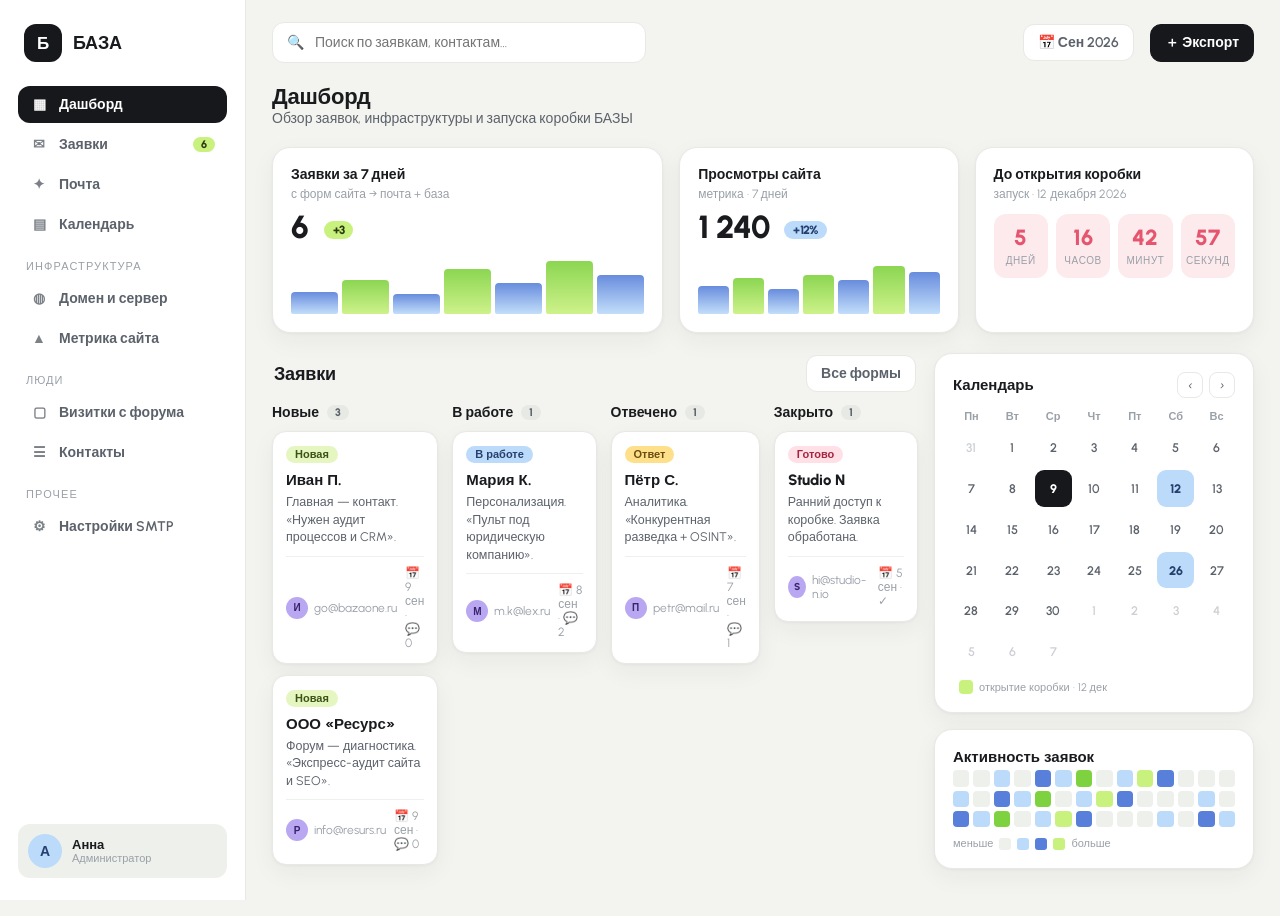
==== dashboard/index.html @ 0bf91aa0 "Дашборд админки (светлый B2B SaaS CRM, прототип) → /dashboard/ (noindex): заявки, счётчик до 12.12.2" ====
<!doctype html>
<html lang="ru">
<head>
<meta charset="utf-8" />
<meta name="viewport" content="width=device-width, initial-scale=1" />
<meta name="robots" content="noindex,nofollow">
<title>БАЗА — Дашборд админки (прототип, светлая тема)</title>
<link rel="preconnect" href="https://fonts.googleapis.com">
<link rel="preconnect" href="https://fonts.gstatic.com" crossorigin>
<link href="https://fonts.googleapis.com/css2?family=Urbanist:wght@400;500;600;700;800&display=swap" rel="stylesheet">
<style>
:root{
  --bg:#f3f4ef; --panel:#ffffff; --ink:#191b1f; --ink-2:#5c626b; --ink-dim:#9aa0a8;
  --line:#e7e9e4; --line-2:#eef0ec;
  --blue:#5880DA; --blue-soft:#BCDBFA; --lime:#C9F17E; --lime-2:#e5f6c0;
  --yellow:#ffe08a; --amber:#f6b73c; --red:#e5556e; --violet:#b9a7f2;
  --radius:18px; --shadow:0 8px 24px rgba(30,32,40,.05), 0 1px 3px rgba(30,32,40,.04);
}
*{ box-sizing:border-box; }
body{ margin:0; background:var(--bg); color:var(--ink); font-family:'Urbanist',-apple-system,Arial,sans-serif; font-size:14px; }
.app{ display:grid; grid-template-columns:246px 1fr; min-height:100vh; }

/* ===== sidebar ===== */
.side{ background:var(--panel); border-right:1px solid var(--line); padding:22px 18px; display:flex; flex-direction:column; gap:22px; position:sticky; top:0; height:100vh; }
.brand{ display:flex; align-items:center; gap:11px; padding:2px 6px; }
.brand .mark{ width:38px; height:38px; border-radius:12px; background:#17181c; display:grid; place-items:center; color:#fff; font-weight:800; font-size:17px; }
.brand b{ font-size:18px; font-weight:800; letter-spacing:-.01em; }
.nav{ display:flex; flex-direction:column; gap:3px; }
.nav .lab{ font-size:11px; text-transform:uppercase; letter-spacing:.1em; color:var(--ink-dim); margin:14px 8px 4px; }
.nav a{ display:flex; align-items:center; gap:11px; padding:10px 12px; border-radius:12px; color:var(--ink-2); text-decoration:none; font-weight:600; transition:.15s; }
.nav a .ic{ width:18px; text-align:center; opacity:.8; }
.nav a:hover{ background:var(--line-2); color:var(--ink); }
.nav a.on{ background:#17181c; color:#fff; }
.nav a.on .ic{ opacity:1; }
.nav a .badge{ margin-left:auto; background:var(--lime); color:#2b3a12; font-size:11px; font-weight:800; padding:1px 8px; border-radius:999px; }
.side .user{ margin-top:auto; display:flex; align-items:center; gap:10px; padding:10px; border-radius:12px; background:var(--line-2); }
.side .user .av{ width:34px; height:34px; border-radius:50%; background:var(--blue-soft); display:grid; place-items:center; font-weight:800; color:#25406f; }
.side .user .nm{ font-weight:700; font-size:13px; } .side .user .rl{ font-size:11px; color:var(--ink-dim); }

/* ===== main ===== */
.main{ padding:22px 26px 40px; display:flex; flex-direction:column; gap:20px; }
.top{ display:flex; align-items:center; gap:16px; }
.search{ flex:1; max-width:420px; display:flex; align-items:center; gap:9px; background:var(--panel); border:1px solid var(--line); border-radius:12px; padding:10px 14px; color:var(--ink-dim); }
.search input{ border:0; outline:0; background:transparent; font-family:inherit; font-size:14px; color:var(--ink); width:100%; }
.top .sp{ flex:1; }
.chip{ display:inline-flex; align-items:center; gap:7px; padding:9px 14px; border-radius:11px; background:var(--panel); border:1px solid var(--line); font-weight:600; color:var(--ink-2); cursor:pointer; }
.chip.dark{ background:#17181c; color:#fff; border-color:#17181c; }

h1{ font-size:22px; font-weight:800; margin:0; letter-spacing:-.01em; }
.muted{ color:var(--ink-2); }

/* KPI row */
.kpis{ display:grid; grid-template-columns:1.4fr 1fr 1fr; gap:16px; }
/* карточка счётчика — красная обводка + полупрозрачная красная заливка */
.cd-card{ border:1.5px solid var(--red); background:rgba(229,85,110,.10); box-shadow:0 10px 26px rgba(229,85,110,.12); }
.cd-card .cd .u{ background:rgba(229,85,110,.12); }
.cd-card .cd .u b{ color:var(--red); }
.card{ background:var(--panel); border:1px solid var(--line); border-radius:var(--radius); box-shadow:var(--shadow); padding:18px; }
.card h3{ margin:0 0 2px; font-size:14px; font-weight:700; }
.card .sub{ font-size:12px; color:var(--ink-dim); }
.k-big{ font-size:32px; font-weight:800; letter-spacing:-.02em; margin-top:6px; }
.k-tag{ display:inline-block; margin-left:8px; font-size:12px; font-weight:800; padding:2px 9px; border-radius:999px; background:var(--lime); color:#2b3a12; vertical-align:middle; }
.k-tag.blue{ background:var(--blue-soft); color:#25406f; }
/* mini chart */
.spark{ display:flex; align-items:flex-end; gap:4px; height:56px; margin-top:12px; }
.spark i{ flex:1; background:linear-gradient(180deg,var(--blue),var(--blue-soft)); border-radius:4px 4px 2px 2px; opacity:.9; }
.spark i:nth-child(even){ background:linear-gradient(180deg,#7fd23f,var(--lime)); }
/* countdown */
.cd{ display:flex; gap:8px; margin-top:12px; }
.cd .u{ flex:1; text-align:center; background:var(--line-2); border-radius:12px; padding:10px 4px; }
.cd .u b{ display:block; font-size:22px; font-weight:800; }
.cd .u span{ font-size:10px; text-transform:uppercase; letter-spacing:.06em; color:var(--ink-dim); }
/* status */
.st{ display:flex; flex-direction:column; gap:9px; margin-top:10px; }
.st .row{ display:flex; align-items:center; gap:9px; font-weight:600; }
.st .dot{ width:9px; height:9px; border-radius:50%; background:#3ec46d; box-shadow:0 0 0 3px rgba(62,196,109,.15); }
.st .row small{ margin-left:auto; color:var(--ink-dim); font-weight:600; }

/* main grid: board + right */
.grid2{ display:grid; grid-template-columns:1fr 320px; gap:16px; align-items:start; }
.board{ background:transparent; }
.board-head{ display:flex; align-items:center; gap:10px; margin:2px 2px 12px; }
.cols{ display:grid; grid-template-columns:repeat(4,1fr); gap:14px; }
.col .col-h{ display:flex; align-items:center; gap:8px; font-weight:800; margin-bottom:10px; }
.col .col-h span{ background:var(--line); color:var(--ink-2); font-size:11px; font-weight:800; padding:1px 8px; border-radius:999px; }
.lead{ background:var(--panel); border:1px solid var(--line); border-radius:14px; padding:13px; margin-bottom:11px; box-shadow:var(--shadow); }
.lead .bd{ display:inline-block; font-size:11px; font-weight:800; padding:2px 9px; border-radius:999px; margin-bottom:8px; }
.bd.new{ background:var(--lime-2); color:#3c5216; } .bd.ret{ background:var(--blue-soft); color:#25406f; }
.bd.pri{ background:#ffe0e6; color:#a52540; } .bd.fu{ background:var(--yellow); color:#6b4e10; }
.lead .nm{ font-weight:800; font-size:15px; }
.lead .ds{ font-size:12.5px; color:var(--ink-2); line-height:1.4; margin:4px 0 10px; }
.lead .ft{ display:flex; align-items:center; gap:8px; font-size:12px; color:var(--ink-dim); border-top:1px solid var(--line-2); padding-top:9px; }
.lead .ft .who{ display:flex; align-items:center; gap:6px; }
.lead .ft .av{ width:22px; height:22px; border-radius:50%; background:var(--violet); display:grid; place-items:center; font-size:10px; font-weight:800; color:#37246b; }
.lead .ft .mx{ margin-left:auto; display:flex; gap:10px; }

/* right column */
.cal .cal-h{ display:flex; align-items:center; justify-content:space-between; margin-bottom:12px; }
.cal .cal-h b{ font-size:15px; font-weight:800; }
.cal .arrows i{ display:inline-grid; place-items:center; width:26px; height:26px; border:1px solid var(--line); border-radius:8px; margin-left:6px; color:var(--ink-2); cursor:pointer; }
.cal .dow{ display:grid; grid-template-columns:repeat(7,1fr); gap:4px; margin-bottom:6px; }
.cal .dow span{ text-align:center; font-size:11px; color:var(--ink-dim); font-weight:700; }
.cal .days{ display:grid; grid-template-columns:repeat(7,1fr); gap:4px; }
.cal .days b{ aspect-ratio:1; display:grid; place-items:center; font-size:12.5px; font-weight:600; border-radius:9px; color:var(--ink-2); }
.cal .days b.mut{ color:var(--ink-dim); opacity:.5; }
.cal .days b.ev{ background:var(--blue-soft); color:#25406f; font-weight:800; }
.cal .days b.tod{ background:#17181c; color:#fff; font-weight:800; }
.cal .days b.launch{ background:var(--lime); color:#33420f; font-weight:800; }
.heat{ display:grid; grid-template-columns:repeat(14,1fr); gap:4px; margin-top:4px; }
.heat i{ aspect-ratio:1; border-radius:4px; background:var(--line-2); }
.heat i.l1{ background:var(--blue-soft); } .heat i.l2{ background:var(--blue); } .heat i.l3{ background:#7fd23f; } .heat i.l4{ background:var(--lime); }
.legend{ display:flex; align-items:center; gap:6px; font-size:11px; color:var(--ink-dim); margin-top:10px; }

.note{ font-size:12px; color:var(--ink-dim); background:#fffbe9; border:1px solid #f2e6b8; border-radius:10px; padding:8px 12px; }

@media (max-width:1100px){ .kpis{ grid-template-columns:1fr 1fr; } .grid2{ grid-template-columns:1fr; } .cols{ grid-template-columns:1fr 1fr; } }
@media (max-width:820px){ .app{ grid-template-columns:1fr; } .side{ display:none; } }
</style>
</head>
<body>
<div class="app">
  <!-- ===== SIDEBAR ===== -->
  <aside class="side">
    <div class="brand"><span class="mark">Б</span><b>БАЗА</b></div>
    <nav class="nav">
      <a class="on" href="#"><span class="ic">▦</span> Дашборд</a>
      <a href="#"><span class="ic">✉</span> Заявки <span class="badge">6</span></a>
      <a href="#"><span class="ic">✦</span> Почта</a>
      <a href="#"><span class="ic">▤</span> Календарь</a>
      <p class="lab">Инфраструктура</p>
      <a href="#"><span class="ic">◍</span> Домен и сервер</a>
      <a href="#"><span class="ic">▲</span> Метрика сайта</a>
      <p class="lab">Люди</p>
      <a href="#"><span class="ic">▢</span> Визитки с форума</a>
      <a href="#"><span class="ic">☰</span> Контакты</a>
      <p class="lab">Прочее</p>
      <a href="#"><span class="ic">⚙</span> Настройки SMTP</a>
    </nav>
    <div class="user"><span class="av">А</span><div><div class="nm">Анна</div><div class="rl">Администратор</div></div></div>
  </aside>

  <!-- ===== MAIN ===== -->
  <main class="main">
    <div class="top">
      <div class="search"><span>🔍</span><input placeholder="Поиск по заявкам, контактам…"></div>
      <div class="sp"></div>
      <span class="chip">📅 Сен 2026</span>
      <span class="chip dark">＋ Экспорт</span>
    </div>

    <div>
      <h1>Дашборд</h1>
      <div class="muted">Обзор заявок, инфраструктуры и запуска коробки БАЗЫ</div>
    </div>

    <!-- KPI -->
    <div class="kpis">
      <div class="card">
        <h3>Заявки за 7 дней</h3><span class="sub">с форм сайта → почта + база</span>
        <div class="k-big">6 <span class="k-tag">+3</span></div>
        <div class="spark"><i style="height:40%"></i><i style="height:60%"></i><i style="height:35%"></i><i style="height:80%"></i><i style="height:55%"></i><i style="height:95%"></i><i style="height:70%"></i></div>
      </div>
      <div class="card">
        <h3>Просмотры сайта</h3><span class="sub">метрика · 7 дней</span>
        <div class="k-big">1 240 <span class="k-tag blue">+12%</span></div>
        <div class="spark"><i style="height:50%"></i><i style="height:65%"></i><i style="height:45%"></i><i style="height:70%"></i><i style="height:60%"></i><i style="height:85%"></i><i style="height:75%"></i></div>
      </div>
      <div class="card cd-card">
        <h3>До открытия коробки</h3><span class="sub">запуск · 12 декабря 2026</span>
        <div class="cd">
          <div class="u"><b id="cd-d">—</b><span>дней</span></div>
          <div class="u"><b id="cd-h">—</b><span>часов</span></div>
          <div class="u"><b id="cd-m">—</b><span>минут</span></div>
          <div class="u"><b id="cd-s">—</b><span>секунд</span></div>
        </div>
      </div>
    </div>

    <!-- BOARD + RIGHT -->
    <div class="grid2">
      <div class="board">
        <div class="board-head"><h1 style="font-size:18px">Заявки</h1><span class="chip" style="margin-left:auto">Все формы</span></div>
        <div class="cols">
          <div class="col">
            <div class="col-h">Новые <span>3</span></div>
            <div class="lead"><span class="bd new">Новая</span><div class="nm">Иван П.</div><div class="ds">Главная — контакт. «Нужен аудит процессов и CRM».</div><div class="ft"><span class="who"><span class="av">И</span>go@bazaone.ru</span><span class="mx">📅 9 сен · 💬 0</span></div></div>
            <div class="lead"><span class="bd new">Новая</span><div class="nm">ООО «Ресурс»</div><div class="ds">Форум — диагностика. «Экспресс-аудит сайта и SEO».</div><div class="ft"><span class="who"><span class="av">Р</span>info@resurs.ru</span><span class="mx">📅 9 сен · 💬 0</span></div></div>
          </div>
          <div class="col">
            <div class="col-h">В работе <span>1</span></div>
            <div class="lead"><span class="bd ret">В работе</span><div class="nm">Мария К.</div><div class="ds">Персонализация. «Пульт под юридическую компанию».</div><div class="ft"><span class="who"><span class="av">М</span>m.k@lex.ru</span><span class="mx">📅 8 сен · 💬 2</span></div></div>
          </div>
          <div class="col">
            <div class="col-h">Отвечено <span>1</span></div>
            <div class="lead"><span class="bd fu">Ответ</span><div class="nm">Пётр С.</div><div class="ds">Аналитика. «Конкурентная разведка + OSINT».</div><div class="ft"><span class="who"><span class="av">П</span>petr@mail.ru</span><span class="mx">📅 7 сен · 💬 1</span></div></div>
          </div>
          <div class="col">
            <div class="col-h">Закрыто <span>1</span></div>
            <div class="lead"><span class="bd pri">Готово</span><div class="nm">Studio N</div><div class="ds">Ранний доступ к коробке. Заявка обработана.</div><div class="ft"><span class="who"><span class="av">S</span>hi@studio-n.io</span><span class="mx">📅 5 сен · ✓</span></div></div>
          </div>
        </div>
      </div>

      <div style="display:flex; flex-direction:column; gap:16px">
        <div class="card cal">
          <div class="cal-h"><b>Календарь</b><span class="arrows"><i>‹</i><i>›</i></span></div>
          <div class="dow"><span>Пн</span><span>Вт</span><span>Ср</span><span>Чт</span><span>Пт</span><span>Сб</span><span>Вс</span></div>
          <div class="days" id="cal-days"></div>
          <div class="legend"><span class="days" style="display:inline-block"></span><b style="width:14px;height:14px;background:var(--lime);border-radius:4px;display:inline-block"></b> открытие коробки · 12 дек</div>
        </div>
        <div class="card">
          <b style="font-size:15px">Активность заявок</b>
          <div class="heat" id="heat"></div>
          <div class="legend">меньше <i style="width:12px;height:12px;background:var(--line-2);border-radius:3px;display:inline-block"></i><i style="width:12px;height:12px;background:var(--blue-soft);border-radius:3px;display:inline-block"></i><i style="width:12px;height:12px;background:var(--blue);border-radius:3px;display:inline-block"></i><i style="width:12px;height:12px;background:var(--lime);border-radius:3px;display:inline-block"></i> больше</div>
        </div>
      </div>
    </div>
  </main>
</div>

<script>
/* счётчик до 12.12.2026 */
(function(){
  var t=new Date('2026-12-12T00:00:00');
  var m={d:'cd-d',h:'cd-h',m:'cd-m',s:'cd-s'};
  function p(n){return(n<10?'0':'')+n;}
  function tick(){var diff=Math.max(0,t-new Date()),s=Math.floor(diff/1000);
    document.getElementById(m.d).textContent=Math.floor(s/86400);
    document.getElementById(m.h).textContent=p(Math.floor(s%86400/3600));
    document.getElementById(m.m).textContent=p(Math.floor(s%3600/60));
    document.getElementById(m.s).textContent=p(s%60);}
  tick(); setInterval(tick,1000);
})();
/* календарь сентября 2026 (пн-первый), сегодня 9, событие 12 дек в др. месяце — покажем маркер на 30 как демо */
(function(){
  var box=document.getElementById('cal-days'); if(!box) return;
  var year=2026, month=8; // сентябрь
  var first=new Date(year,month,1); var start=(first.getDay()+6)%7; // пн=0
  var dim=new Date(year,month+1,0).getDate();
  var prev=new Date(year,month,0).getDate();
  var html='';
  for(var i=start-1;i>=0;i--) html+='<b class="mut">'+(prev-i)+'</b>';
  for(var d=1;d<=dim;d++){ var cls=''; if(d===9) cls='tod'; else if(d===12||d===26) cls='ev'; html+='<b class="'+cls+'">'+d+'</b>'; }
  var rest=42-(start+dim); for(var j=1;j<=rest && j<=7;j++) html+='<b class="mut">'+j+'</b>';
  box.innerHTML=html;
})();
/* хитмап-демо */
(function(){
  var h=document.getElementById('heat'); if(!h) return; var lv=['','l1','l2','l3','l4']; var s='';
  for(var i=0;i<42;i++){ var r=[0,0,1,0,2,1,3,0,1,4,2,0][i%12]||0; s+='<i class="'+lv[r]+'"></i>'; }
  h.innerHTML=s;
})();
</script>
</body>
</html>
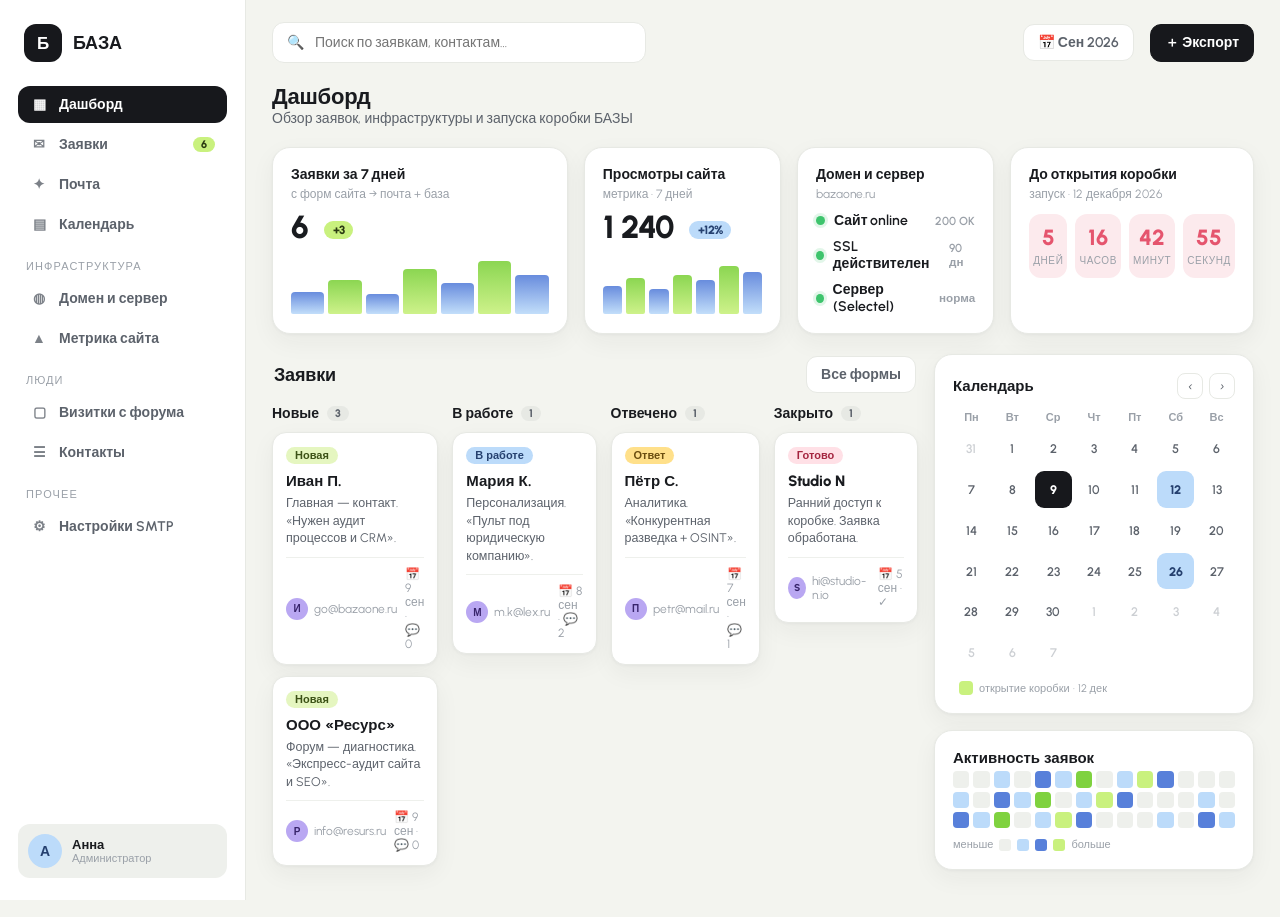
==== commit fed5501c: "Дашборд: возвращены Просмотры и Домен-сервер; счётчик перемещён вправо + красная карточка (не удалят" ====
--- a/dashboard/index.html
+++ b/dashboard/index.html
@@ -50,7 +50,7 @@
 .muted{ color:var(--ink-2); }
 
 /* KPI row */
-.kpis{ display:grid; grid-template-columns:1.4fr 1fr 1fr; gap:16px; }
+.kpis{ display:grid; grid-template-columns:1.5fr 1fr 1fr 1.2fr; gap:16px; }
 /* карточка счётчика — красная обводка + полупрозрачная красная заливка */
 .cd-card{ border:1.5px solid var(--red); background:rgba(229,85,110,.10); box-shadow:0 10px 26px rgba(229,85,110,.12); }
 .cd-card .cd .u{ background:rgba(229,85,110,.12); }
@@ -164,6 +164,14 @@
         <h3>Просмотры сайта</h3><span class="sub">метрика · 7 дней</span>
         <div class="k-big">1 240 <span class="k-tag blue">+12%</span></div>
         <div class="spark"><i style="height:50%"></i><i style="height:65%"></i><i style="height:45%"></i><i style="height:70%"></i><i style="height:60%"></i><i style="height:85%"></i><i style="height:75%"></i></div>
+      </div>
+      <div class="card">
+        <h3>Домен и сервер</h3><span class="sub">bazaone.ru</span>
+        <div class="st">
+          <div class="row"><span class="dot"></span> Сайт online <small>200 OK</small></div>
+          <div class="row"><span class="dot"></span> SSL действителен <small>90 дн</small></div>
+          <div class="row"><span class="dot"></span> Сервер (Selectel) <small>норма</small></div>
+        </div>
       </div>
       <div class="card cd-card">
         <h3>До открытия коробки</h3><span class="sub">запуск · 12 декабря 2026</span>
